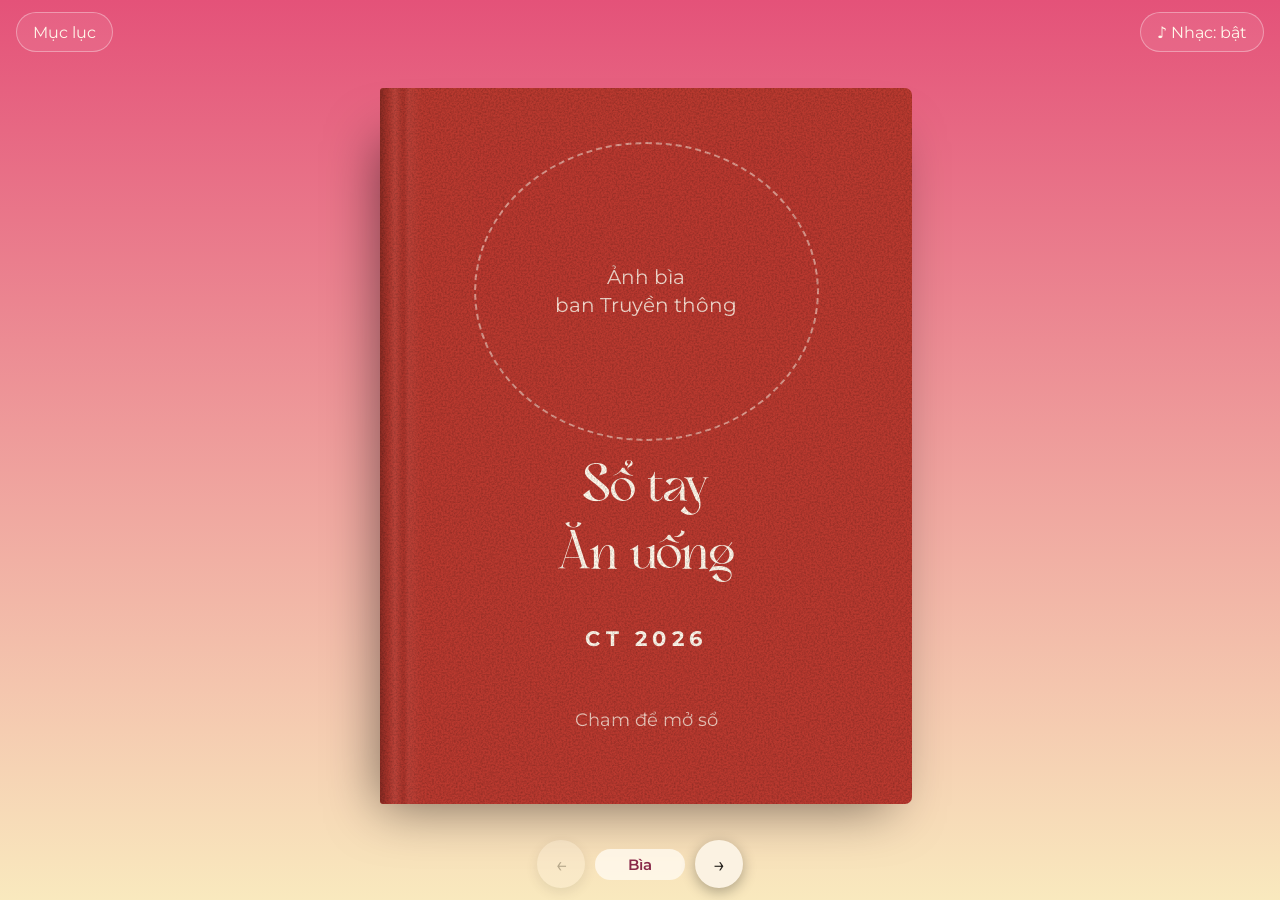
==== index.html @ d59e3102 "Add files via upload" ====
<!doctype html>
<html lang="vi">
<head>
<meta charset="utf-8">
<meta name="viewport" content="width=device-width, initial-scale=1, viewport-fit=cover">
<title>Sổ tay official</title>
<meta name="description" content="Cuốn sổ gợi ý quán ăn của CT 2026.">
<link rel="preconnect" href="https://fonts.googleapis.com">
<link rel="preconnect" href="https://fonts.gstatic.com" crossorigin>
<link rel="stylesheet" href="https://fonts.googleapis.com/css2?family=Montserrat:ital,wght@0,400;0,500;0,600;0,700;1,400&display=swap">
<link rel="stylesheet" href="css/book.css">
<script>/* chọn nền dọc/ngang ngay từ đầu, tránh nháy */ if (innerWidth < innerHeight * 0.9) document.documentElement.classList.add("is-solo");</script>
</head>
<body class="preload">

<!-- Nền ngoài cuốn sổ: 1 ảnh nền (images/bg/background.webp), phủ kín màn hình -->
<div class="backdrop" aria-hidden="true"></div>

<div class="topbar">
  <button type="button" class="pill" id="btn-toc">Mục lục</button>
  <button type="button" class="pill" id="btn-music" aria-pressed="true">♪ Nhạc: bật</button>
</div>

<main class="stage" id="stage">
  <div class="book" id="book" aria-live="polite"></div>
</main>

<nav class="controls" aria-label="Lật trang">
  <button type="button" class="arrow" id="btn-prev" aria-label="Trang trước">←</button>
  <span class="where" id="where">Bìa</span>
  <button type="button" class="arrow" id="btn-next" aria-label="Trang sau">→</button>
</nav>

<!-- Form ẩn để Netlify nhận diện khi deploy. Form thật nằm trong cuốn sổ (js/book.js). -->
<form name="goi-y" data-netlify="true" netlify-honeypot="bot-field" hidden>
  <input name="ten-quan"><input name="dia-chi"><input name="loai-quan"><input name="nen-thu"><input name="ly-do"><input name="khac"><input name="trai-nghiem"><input name="so-sao"><input name="khoang-cach"><input name="nguoi-goi-y"><input name="lop"><input name="bot-field">
</form>

<script src="js/data.js"></script>
<script>
/* Chờ phông chữ tải xong rồi mới dựng sổ, để chia trang mục lục theo đúng phông thật (không bị tràn chữ). Tối đa 3 giây. */
(function () {
  var started = false;
  // trang đang bị ẩn (tab nền, khung xem trước chưa mở) thì chưa đo được → chờ tới khi hiện ra mới dựng sổ
  var visible = function () { return innerWidth > 0 && innerHeight > 0 && document.documentElement.clientHeight > 0; };
  function start() {
    if (started) return;
    if (!visible()) { setTimeout(start, 250); return; }
    started = true;
    var s = document.createElement("script"), inline = document.getElementById("book-src");
    if (inline) s.textContent = inline.textContent; else s.src = "js/book.js";
    document.body.appendChild(s);
  }
  var sample = "Ăn uống Phường Hồng Nguyễn ★ 1–2 km";
  var faces = ["400 16px Montserrat", "500 16px Montserrat", "600 16px Montserrat", "700 16px Montserrat", "italic 400 16px Montserrat", '16px "Bon Foyage"'];
  try { Promise.all(faces.map(function (f) { return document.fonts.load(f, sample); })).then(start, start); } catch (e) { start(); }
  setTimeout(start, 3000);
})();
</script>
</body>
</html>
---- css/book.css ----
/* Layout: one open notebook centered on a styleguide backdrop; on phones the
   whole two-page spread shrinks to the screen width and sits mid-screen.
   Single deliberate look (no dark mode): the book is a physical object. */
@font-face {
  font-family: "Bon Foyage";                 /* font tiêu đề: fonts/BonFoyage.otf */
  src: url("../fonts/BonFoyage.otf") format("opentype");
  font-display: swap;
}
:root {
  color-scheme: light;
  --backdrop: #e45279;       /* nền ngoài sổ: gradient từ --bg-top xuống --bg-bottom */
  --bg-top: #e45279;
  --bg-bottom: #f9e9be;
  --backdrop-2: #2c4160;
  --doodle: #f2d9a6;
  --paper: #fbf2e2;
  --paper-edge: #ece6d9;
  --rule: #dfe7ee;
  --ink: #26221d;
  --muted: #6f675c;
  --cover: #b8392f;          /* màu bìa tạm */
  --cover-edge: #7a2119;     /* mép bìa (tối hơn màu bìa) */
  --cover-ink: #fff7ea;

  --font-script: "Bon Foyage", "Brush Script MT", cursive;
  --font-body: "Montserrat", "Segoe UI", system-ui, sans-serif;

  --ease-page: cubic-bezier(.65, 0, .35, 1);   /* chậm – nhanh – chậm, đối xứng */
  --ease-cover: cubic-bezier(.37, 0, .63, 1);  /* như easeInOutSine: êm cho bìa */
  --pw: 300px;               /* chiều rộng 1 trang (JS tự tính) */
  --ph: 400px;
}

html, body { height: 100%; }
html { overflow: hidden; }   /* không để phần nào làm trang rộng hơn màn hình (điện thoại sẽ thu nhỏ trang) */
body {
  margin: 0; overflow: hidden;
  background: var(--backdrop); color: var(--ink);
  font-family: var(--font-body);
  display: grid; grid-template-rows: auto 1fr auto; grid-template-columns: minmax(0, 1fr);   /* cột = đúng bề ngang màn hình, sổ không nới rộng trang */
  padding-left: max(0px, env(safe-area-inset-left, 0px));
  padding-right: max(0px, env(safe-area-inset-right, 0px));
}
button { font: inherit; color: inherit; }
:focus-visible { outline: 2px solid #f6c453; outline-offset: 2px; }

/* ---------- Nền ngoài sổ ----------
   2 ảnh nền: ngang (background.webp, 16:9) và dọc (background-tall.webp, 9:16) cho sổ lật lên.
   Đổi ngang <-> dọc (html.is-solo) thì 2 ảnh mờ dần sang nhau. Gradient phía sau hiện trong lúc ảnh đang tải. */
.backdrop {
  position: fixed; inset: 0; z-index: 0; pointer-events: none;
  background: linear-gradient(to bottom, var(--bg-top), var(--bg-bottom));
}
.backdrop::before, .backdrop::after {
  content: ""; position: absolute; inset: 0;
  background: center / cover no-repeat;
  transition: opacity 0.8s ease;
}
.backdrop::before { background-image: url("../images/bg/background.webp"); }
.backdrop::after  { background-image: url("../images/bg/background-tall.webp"); opacity: 0; }
html.is-solo .backdrop::before { opacity: 0; }
html.is-solo .backdrop::after  { opacity: 1; }
@media (prefers-reduced-motion: reduce) { .backdrop::before, .backdrop::after { transition: none; } }

/* ---------- Thanh trên & nút ---------- */
.topbar, .controls { position: relative; z-index: 2; display: flex; align-items: center; justify-content: center; gap: 10px; padding: 12px 16px; }
.topbar { justify-content: space-between; }
.pill {
  min-height: 40px; padding: 0 16px; border-radius: 999px; cursor: pointer;
  border: 1.5px solid rgb(255 255 255 / 0.35); background: rgb(255 255 255 / 0.08); color: var(--cover-ink);
}
.pill:hover { background: rgb(255 255 255 / 0.16); }
.pill[aria-pressed="false"] { opacity: 0.65; }
.arrow {
  width: 48px; height: 48px; border-radius: 50%; cursor: pointer; font-size: 1.3rem;
  border: 0; background: var(--paper); color: var(--ink); box-shadow: 0 4px 14px rgb(0 0 0 / 0.3);
}
.arrow:disabled { opacity: 0.3; cursor: default; }
.where { min-width: 90px; text-align: center; color: #8a2a4a; font-weight: 600; padding: 6px 14px; border-radius: 999px; background: rgb(255 249 238 / 0.82); box-sizing: border-box; font-variant-numeric: tabular-nums; font-size: 0.95rem; }

/* ---------- Sân khấu & cuốn sổ ---------- */
.stage { position: relative; z-index: 1; display: grid; place-items: center; min-height: 0; min-width: 0; overflow: visible; touch-action: pan-y pinch-zoom; }   /* visible: trang đang lật được phép đè lên nền, không bị cắt ở mép */
.book {
  position: relative; width: calc(var(--pw) * 2); height: var(--ph);
  transition: transform var(--shift-ms, 0.7s) var(--ease-cover);
  touch-action: pinch-zoom;
}
.preload .book { transition: none !important; }   /* không chạy hiệu ứng lúc mới tải trang */
.book.closed-front { transform: translateX(calc(var(--pw) * -0.5)); }
.book.closed-back  { transform: translateX(calc(var(--pw) * 0.5)); }
/* Điện thoại dựng đứng: chỉ nhìn 1 trang — sổ trượt để trang đang đọc nằm giữa màn hình */
.solo .stage { justify-items: start; }
.book.solo-l { transform: translateX(calc((var(--sw) - var(--pw)) / 2)); }
.book.solo-r { transform: translateX(calc((var(--sw) - var(--pw)) / 2 - var(--pw))); }
/* bóng đổ dưới 2 trang đang mở */
/* Bóng đổ dưới sổ: mỗi nửa (trái/phải) một lớp, JS bật/tắt theo trang thật sự đang nằm ở nửa đó.
   Nhờ vậy khi mở bìa, bóng bên trái chỉ hiện dần theo bìa đang hạ xuống, không hiện trước. */
.bshadow { position: absolute; top: 3%; bottom: 1%; border-radius: 6px; pointer-events: none; opacity: 0;
  box-shadow: 0 calc(var(--pw) * 0.04) calc(var(--pw) * 0.1) rgb(0 0 0 / 0.5); }
.bshadow-l { left: 1%; right: 50%; }
.bshadow-r { left: 50%; right: 1%; }

/* Mỗi trang là 1 lớp phẳng; JS gấp nó bằng clip-path + transform */
.side {
  position: absolute; top: 0; width: var(--pw); height: var(--ph); overflow: hidden;
  background: var(--paper); font-size: calc(var(--pw) * 0.045); line-height: 1.45;
  cursor: grab; user-select: none; -webkit-user-select: none;
}
.side.lp { left: 0; border-radius: 4px 0 0 4px; background: linear-gradient(to left, rgb(0 0 0 / 0.16), rgb(0 0 0 / 0) 8%), var(--paper); }
.side.rp { left: var(--pw); border-radius: 0 4px 4px 0; background: linear-gradient(to right, rgb(0 0 0 / 0.16), rgb(0 0 0 / 0) 8%), var(--paper); }
.side.hard { background: var(--cover); color: var(--cover-ink); border-radius: 3px 7px 7px 3px; }
.side.hard.lp { border-radius: 7px 3px 3px 7px; }
/* Bìa to hơn ruột sổ một chút (như sổ thật), che mép giấy khi bắt đầu lật */
.side.hard { top: calc(var(--ph) * -0.016); height: calc(var(--ph) * 1.032); width: calc(var(--pw) * 1.024); }
.side.hard.lp { left: calc(var(--pw) * -0.024); }

/* Bìa da: bóng gáy mềm (chỗ bìa uốn vào gáy) + nếp gấp mờ + vân da nhỏ. Nhẹ để ảnh bìa vẫn tự nhiên */
.side.hard::after {
  content: ""; position: absolute; inset: 0; pointer-events: none; border-radius: inherit; z-index: 3;
  background-image: linear-gradient(to right, rgb(0 0 0 / 0.26) 0, rgb(0 0 0 / 0.10) 1.4%, rgb(255 255 255 / 0.05) 2.8%, rgb(0 0 0 / 0.07) 4.2%, rgb(0 0 0 / 0.07) 4.6%, rgb(255 255 255 / 0.04) 5.4%, transparent 8%), url("data:image/svg+xml,%3Csvg xmlns='http://www.w3.org/2000/svg' width='220' height='220'%3E%3Cfilter id='g'%3E%3CfeTurbulence type='fractalNoise' baseFrequency='0.55' numOctaves='3' seed='7' stitchTiles='stitch'/%3E%3CfeColorMatrix type='matrix' values='0 0 0 0 0  0 0 0 0 0  0 0 0 0 0  0 0 0 -0.35 0.23'/%3E%3C/filter%3E%3Crect width='100%' height='100%' filter='url(%23g)'/%3E%3C/svg%3E");
  background-size: 100% 100%, calc(var(--pw) * 0.42);
}
.side.hard.lp::after {          /* bìa sau: gáy nằm bên phải */
  background-image: linear-gradient(to left, rgb(0 0 0 / 0.26) 0, rgb(0 0 0 / 0.10) 1.4%, rgb(255 255 255 / 0.05) 2.8%, rgb(0 0 0 / 0.07) 4.2%, rgb(0 0 0 / 0.07) 4.6%, rgb(255 255 255 / 0.04) 5.4%, transparent 8%), url("data:image/svg+xml,%3Csvg xmlns='http://www.w3.org/2000/svg' width='220' height='220'%3E%3Cfilter id='g'%3E%3CfeTurbulence type='fractalNoise' baseFrequency='0.55' numOctaves='3' seed='7' stitchTiles='stitch'/%3E%3CfeColorMatrix type='matrix' values='0 0 0 0 0  0 0 0 0 0  0 0 0 0 0  0 0 0 -0.35 0.23'/%3E%3C/filter%3E%3Crect width='100%' height='100%' filter='url(%23g)'/%3E%3C/svg%3E");
}

/* Mép giấy xếp chồng bên dưới (bóng nhiều lớp do JS tính theo số trang) */
.stack { position: absolute; top: 0; width: var(--pw); height: var(--ph); background: var(--paper); pointer-events: none; }
.stack-l { left: 0; border-radius: 4px 0 0 4px; }
.stack-r { left: var(--pw); border-radius: 0 4px 4px 0; }
.side input, .side select, .side textarea { user-select: text; -webkit-user-select: text; }
.book:active .side { cursor: grabbing; }

/* Phần giấy gấp sang + bóng */
.flap { position: absolute; inset: 0; z-index: 20; pointer-events: none; }
.flap .side { pointer-events: none; }
.shade-clip { position: absolute; inset: 0; pointer-events: none; overflow: hidden; }
.reveal-shade { z-index: 12; }
.flap-shade { z-index: 2; }
.strip { position: absolute; left: 0; top: 0; transform-origin: 0 0; }
.reveal-shade .strip { background: linear-gradient(to right, rgb(0 0 0 / 0.38), rgb(0 0 0 / 0.12) 25%, rgb(0 0 0 / 0) 100%); }
.flap-shade .strip {
  background: linear-gradient(to right,
    rgb(0 0 0 / 0.22) 0%, rgb(0 0 0 / 0.05) 4%, rgb(255 255 255 / 0.22) 9%,
    rgb(255 255 255 / 0) 30%, rgb(0 0 0 / 0) 65%, rgb(0 0 0 / 0.10) 100%);
}

/* ---------- Trang chung ---------- */
.page { position: absolute; inset: 0; cursor: inherit; padding: 7% 8% 12.5%; display: flex; flex-direction: column; gap: 0.5em; }
.ruled { background: repeating-linear-gradient(to bottom, transparent 0 1.6em, var(--rule) 1.6em calc(1.6em + 1px)) 0 0.6em / 100% 1.6em; }
.page p { margin: 0; }
.script { font-family: var(--font-script); font-weight: 400; margin: 0; line-height: 1.2; }
.ptitle { font-size: 2.1em; text-align: center; }
.small { font-size: 0.9em; color: var(--muted); }
.link { background: none; border: 0; padding: 0.2em 0; cursor: pointer; color: var(--muted); text-decoration: underline; text-underline-offset: 0.2em; }
.link:hover { color: var(--ink); }
.pf {
  position: absolute; left: 8%; right: 8%; bottom: 4%;
  display: flex; justify-content: space-between; align-items: center; font-size: 0.85em; color: var(--muted);
}
.pno { font-variant-numeric: tabular-nums; }

/* ---------- Bìa ---------- */
.cover { position: absolute; inset: 0; padding: 10% 9%; display: flex; flex-direction: column; align-items: center; justify-content: center; gap: 0.6em; text-align: center; }
.cover-img { position: absolute; inset: 0; width: 100%; height: 100%; object-fit: cover; }
.cover.has-img { justify-content: flex-end; padding-bottom: 6%; }
.cover.has-img .cover-hint { position: relative; margin: 0; padding: 0.35em 1em; border-radius: 999px; background: rgb(40 20 30 / 0.55); color: #fff7ea; opacity: 1; }
.cover-art {
  width: 78%; aspect-ratio: 1; border-radius: 50%; display: grid; place-items: center;
  border: 2px dashed rgb(255 247 234 / 0.6); font-size: 0.85em; opacity: 0.85;
}
.cover-title { font-size: 2.6em; line-height: 1.1; position: relative; }
.cover-ed { letter-spacing: 0.25em; font-weight: 700; font-size: 0.9em; position: relative; }
.cover-hint { font-size: 0.75em; opacity: 0.75; position: relative; animation: blink 2.4s ease-in-out infinite; }
@keyframes blink { 50% { opacity: 0.3; } }
.back-note { max-width: 80%; font-size: 1em; }

.logo {
  align-self: center; width: 4.4em; aspect-ratio: 1; border-radius: 50%;
  display: grid; place-items: center; background: var(--cover); color: var(--cover-ink);
  font-weight: 700; font-size: 1em; letter-spacing: 0.08em; text-align: center; line-height: 1.1;
}
.logo span { font-size: 0.7em; }
.logo img { width: 100%; height: 100%; object-fit: contain; }
.logo-light { background: var(--cover-ink); color: var(--cover); }
.sign { text-align: right; font-style: italic; color: var(--muted); margin-top: 0.4em !important; }

/* ---------- Mục lục ---------- */
.toc { list-style: none; margin: 0.6em 0 0; padding: 0; display: flex; flex-direction: column; gap: 0.5em; }
.toc button {
  width: 100%; display: flex; align-items: center; gap: 0.6em; padding: 0.45em 0.2em;
  background: none; border: 0; cursor: pointer; text-align: left; font-size: 1.1em;
}
.dot { width: 1.7em; height: 1.7em; flex: none; border-radius: 50%; display: grid; place-items: center; background: var(--c); color: var(--on, #fff); font-weight: 700; font-size: 0.85em; }
.tname { font-weight: 500; }
.lead { flex: 1; border-bottom: 1.5px dotted var(--muted); transform: translateY(0.3em); opacity: 0.6; }
.tpage { font-variant-numeric: tabular-nums; color: var(--muted); }
.toc button:hover .tname { color: var(--ct, var(--c)); }
.toc-suggest { align-self: flex-start; margin-top: 0.8em; }

/* ---------- Trang đầu mục ---------- */
.band { background: linear-gradient(135deg, var(--c) 0%, var(--c2, color-mix(in srgb, var(--c) 72%, #fff)) 100%); color: var(--on, #fff); margin: -7% -8% 0.2em; padding: 7% 8% 4.5%; display: flex; flex-direction: column; gap: 0.2em; }
.band h2 { font-size: 1.95em; }
.band p { font-size: 0.85em; opacity: 0.92; line-height: 1.35; }
.band-no { font-size: 0.75em; letter-spacing: 0.15em; text-transform: uppercase; opacity: 0.85; }
.band-cont { padding-top: 7%; padding-bottom: 4%; }
.band-cont h2 { font-size: 1.6em; }
.plists { font-size: var(--plf, 1em); }
/* nhóm khoảng cách: nhãn đặc màu của mục (chữ trắng) + đường kẻ mảnh kéo dài sang phải */
.pl-band { margin: 0.75em 0 0.1em; display: flex; align-items: center; gap: 0.55em; font-size: 0.8em; font-weight: 700; line-height: 1; }
.pl-band span { background: var(--c); color: var(--on, #fff); padding: 0.32em 0.75em 0.3em; border-radius: 999px; letter-spacing: 0.02em; white-space: nowrap; }
.pl-band::after { content: ""; order: 2; flex: 1; height: 1.5px; background: var(--c); opacity: 0.3; }
.plists > .pl-band:first-child { margin-top: 0.3em; }
.pl-empty { margin: 0.2em 0 0; font-size: 0.82em; color: var(--muted); font-style: italic; }
.plist { margin: 0; padding: 0; list-style: none; display: flex; flex-direction: column; }
.plist li { counter-increment: p; border-bottom: 1px solid var(--paper-edge); }
.plist button {
  width: 100%; display: grid; grid-template-columns: 1.6em 1fr auto; column-gap: 0.4em; padding: 0.32em 0; line-height: 1.35;
  background: none; border: 0; cursor: pointer; text-align: left;
}
.plist button::before { content: counter(p) "."; grid-row: span 2; color: var(--ct, var(--c)); font-weight: 700; }
.pl-name { font-weight: 700; }
.pl-rate { color: var(--ct, var(--c)); font-weight: 700; font-size: 0.9em; }
.pl-addr { grid-column: 2 / 4; color: var(--muted); font-size: 0.85em; }
.plist button:hover .pl-name { color: var(--ct, var(--c)); }

/* ---------- Trang quán ---------- */
/* Khu ảnh: 2–4 ảnh, không chữ. 2 = chia đôi · 3 = 1 lớn bên trái + 2 nhỏ bên phải · 4 = lưới 2×2 */
.photo {
  margin: -7% -8% 0.3em; aspect-ratio: 1.65; max-width: none; background: var(--paper);
  display: grid; gap: 3px; overflow: hidden;
}
.photo.n2 { grid-template-columns: 1fr 1fr; }
.photo.n3 { grid-template-columns: 1.6fr 1fr; grid-template-rows: 1fr 1fr; }
.photo.n3 .ph:first-child { grid-row: 1 / 3; }
.photo.n4 { grid-template-columns: 1fr 1fr; grid-template-rows: 1fr 1fr; }
.ph { position: relative; overflow: hidden; min-width: 0; min-height: 0; background: var(--c); }
.ph:nth-child(2) { background: color-mix(in srgb, var(--c) 86%, #000); }
.ph:nth-child(3) { background: color-mix(in srgb, var(--c) 80%, #fff); }
.ph:nth-child(4) { background: color-mix(in srgb, var(--c) 92%, #000); }
.ph::after { content: ""; position: absolute; inset: 0; background: radial-gradient(circle, rgb(255 255 255 / 0.18) 1px, transparent 1.5px) 0 0 / 0.9em 0.9em; }
.ph:has(img)::after { display: none; }
.ph img { position: absolute; inset: 0; width: 100%; height: 100%; object-fit: cover; }
.pname { font-size: 1.75em; color: var(--ct, var(--c)); min-width: 0; }
/* Nút 👍 cạnh tên quán; số lượt treo ngay dưới nút, không chiếm chỗ nên không đẩy chữ nào xê dịch */
.name-row { display: flex; align-items: flex-start; justify-content: space-between; gap: 0.6em; }
.votes { position: relative; flex: none; width: 2.1em; height: 2.1em; margin-top: 0.15em; }
.vote {
  display: grid; place-items: center; width: 2.1em; height: 2.1em; padding: 0;
  border: 1px solid transparent; border-radius: 50%;
  background: #fff; color: #6f6a63; cursor: pointer;
}
.vote svg { width: 1.1em; height: 1.1em; fill: currentColor; }
.vote:hover { border-color: var(--ct, var(--c)); color: var(--ct, var(--c)); }
.vote[aria-pressed="true"] { background: var(--c); border-color: var(--c); color: var(--on, #fff); }
.vote[aria-pressed="true"] svg { animation: vote-pop 0.3s ease-out; }
.vcount {
  position: absolute; top: calc(100% + 0.25em); left: 50%; transform: translateX(-50%);
  font-size: 0.72em; font-weight: 700; color: var(--ct, var(--c)); font-variant-numeric: tabular-nums; line-height: 1; white-space: nowrap;
}
@keyframes vote-pop { 40% { transform: scale(1.3) rotate(-10deg); } }
@media (prefers-reduced-motion: reduce) { .vote svg { animation: none !important; } }
.rating { font-size: 0.95em; }
.stars {
  letter-spacing: 0.05em; color: transparent;
  background: linear-gradient(90deg, #f5a200 var(--r), #d9d2c4 var(--r));
  -webkit-background-clip: text; background-clip: text;
}
.facts { margin: 0.1em 0 0; display: grid; gap: 0.15em; font-size: 0.9em; line-height: 1.38; }
.facts div { display: grid; grid-template-columns: 5.2em 1fr; gap: 0.4em; }
.facts dt { color: var(--muted); }
.facts dd { margin: 0; font-weight: 500; }
.review { font-style: italic; font-size: 0.92em; line-height: 1.38; border-left: 3px solid var(--c); padding-left: 0.6em; }
.maplink { align-self: flex-start; color: var(--c); font-weight: 700; font-size: 0.9em; }

/* ---------- Hộp góp ý ---------- */
.sform { display: flex; flex-direction: column; gap: 0.2em; cursor: default; font-size: 0.8em; }
.sform label, .lbl { font-weight: 600; margin-top: 0.3em; }
.sform em { color: var(--cover); font-style: normal; }
.sform input:not([type="checkbox"]):not([type="radio"]), .sform select, .sform textarea {
  width: 100%; padding: 0.35em 0.6em; border: 1.5px solid var(--paper-edge); border-radius: 0.4em;
  background: #fff; color: var(--ink); font: inherit;
}
.sform input:focus, .sform select:focus, .sform textarea:focus { border-color: var(--ink); outline: none; }
.chips { display: flex; flex-wrap: wrap; gap: 0.3em; }
.chip { position: relative; margin: 0 !important; font-weight: 400 !important; cursor: pointer; }
.chip input { position: absolute; opacity: 0; width: 1px; height: 1px; }
.chip span { display: inline-block; padding: 0.25em 0.7em; border-radius: 999px; border: 1.5px solid var(--paper-edge); background: #fff; }
.chip input:checked + span { background: var(--ink); border-color: var(--ink); color: var(--paper); }
.chip input:focus-visible + span { outline: 2px solid #f6c453; outline-offset: 1px; }
.send { margin-top: 0.5em; align-self: flex-start; padding: 0.5em 1.2em; border: 0; border-radius: 999px; background: var(--cover); color: var(--cover-ink); font-weight: 700; cursor: pointer; }
.send:disabled { opacity: 0.6; }
.sstatus:empty { display: none; }
.snote { margin-top: 1em !important; }
.sstatus { font-size: 0.9em; color: #2f7a4b; font-weight: 600; }
.sstatus.err { color: var(--cover); }

@media (prefers-reduced-motion: reduce) {
  .book { transition-duration: 0.3s !important; }
  .cover-hint { animation: none; }
}

/* Hộp góp ý: ô văn bản dài, chấm sao, 2 cột tên/lớp, viền đỏ khi thiếu */
.sform textarea { resize: none; line-height: 1.35; }
.sform [aria-invalid] { border-color: var(--cover) !important; background: #fff6f4 !important; }
.req { color: var(--cover); font-style: normal; }
.rate-row { display: flex; align-items: center; gap: 0.6em; margin-top: 0.35em; }
.rate-row .lbl { margin-top: 0; }
.star-pick { display: inline-flex; flex-direction: row-reverse; gap: 0.08em; border-radius: 0.4em; padding: 0 0.2em; }
.star-pick input { position: absolute; opacity: 0; width: 1px; height: 1px; }
.sform .star-pick label { margin: 0; font-weight: 400; font-size: 1.55em; line-height: 1.1; color: #d9d2c4; cursor: pointer; transition: color 0.12s; }
.star-pick input:checked ~ label, .star-pick label:hover, .star-pick label:hover ~ label { color: #f5a200; }
.star-pick input:focus-visible + label { outline: 2px solid #f6c453; outline-offset: 1px; border-radius: 3px; }
.star-pick[aria-invalid] { background: #fff0ed; outline: 1.5px solid var(--cover); }
.sform input.short { width: 55%; }
.two { display: grid; grid-template-columns: 1fr 1fr; gap: 0.6em; }
.two > div { display: flex; flex-direction: column; gap: 0.2em; min-width: 0; }
.send-row { display: flex; align-items: center; gap: 0.7em; margin-top: 0.5em; }
.send-row .send { margin-top: 0; flex: none; }
.send-row .sstatus { flex: 1; min-width: 0; font-size: 0.85em; line-height: 1.3; }
.sform input, .sform select, .sform textarea { box-sizing: border-box; max-width: 100%; }

/* ---------- Điện thoại dựng đứng: sổ lật lên (gáy lò xo ở mép trên), tỉ lệ 3:4 ---------- */
.solo .book { display: none; }
/* thứ tự lớp: đế sổ (0) · tờ đang vòng ra sau (1) · nửa sau lò xo (5) · trang đang mở (10) · các tờ đang lật phía trước (20+, tờ số nhỏ ở trên) · nửa trước lò xo (200) */
.pad { position: absolute; left: var(--padx); top: var(--pady); width: var(--pw); height: var(--ph); touch-action: none; }
.pad[hidden] { display: none; }
.pad-base { position: absolute; inset: 0; border-radius: 5px;
  /* nhìn qua lỗ đục thấy bóng tối sâu bên trong (không phải mảng xám) */
  background: linear-gradient(#1a2640 0, #1a2640 calc(var(--hy) + var(--hr) + 3px), #efe3cc calc(var(--hy) + var(--hr) + 3px)); pointer-events: none; z-index: 0;
  box-shadow: 0 1.5px 0 #f6ebd6, 0 3px 0 #d9c9ac, 0 4.5px 0 #f1e4cb, 0 6px 0 #d2c1a2, 0 7.5px 0 var(--cover), 0 14px 26px rgb(0 0 0 / 0.45); }
/* lỗ đục thật (trong suốt): nhìn xuyên qua thấy vòng lò xo và các tờ bên dưới */
.psheet { position: absolute; inset: 0; border-radius: 4px; overflow: hidden; z-index: 10;
  -webkit-mask: linear-gradient(#000 0 0) 0 0 / 100% calc(var(--hy) - var(--hr) - 1px) no-repeat,
    radial-gradient(circle at 50% 50%, transparent var(--hr), #000 calc(var(--hr) + 0.7px)) 0 calc(var(--hy) - var(--hr) - 1px) / var(--rp) calc(var(--hr) * 2 + 2px) repeat-x,
    linear-gradient(#000 0 0) 0 calc(var(--hy) + var(--hr) + 1px) / 100% 100% no-repeat;
  mask: linear-gradient(#000 0 0) 0 0 / 100% calc(var(--hy) - var(--hr) - 1px) no-repeat,
    radial-gradient(circle at 50% 50%, transparent var(--hr), #000 calc(var(--hr) + 0.7px)) 0 calc(var(--hy) - var(--hr) - 1px) / var(--rp) calc(var(--hr) * 2 + 2px) repeat-x,
    linear-gradient(#000 0 0) 0 calc(var(--hy) + var(--hr) + 1px) / 100% 100% no-repeat; }
.psheet[hidden] { display: none; }
.pad .side, .pad3d .side { position: absolute; left: 0 !important; top: 0 !important; width: var(--pw) !important; height: var(--ph) !important; border-radius: 4px; }
.pad .side.lp, .pad .side.rp, .pad3d .side.lp, .pad3d .side.rp {
  background: linear-gradient(to bottom, rgb(0 0 0 / 0.10), rgb(0 0 0 / 0) 7%), var(--paper); }
.pad .side.hard, .pad3d .side.hard { background: var(--cover); }
.pad .side.hard::after, .pad3d .side.hard::after {
  background-image: linear-gradient(to bottom, rgb(0 0 0 / 0.24) 0, rgb(0 0 0 / 0.08) 2%, rgb(255 255 255 / 0.05) 3.5%, transparent 7%), url("data:image/svg+xml,%3Csvg xmlns='http://www.w3.org/2000/svg' width='220' height='220'%3E%3Cfilter id='g'%3E%3CfeTurbulence type='fractalNoise' baseFrequency='0.55' numOctaves='3' seed='7' stitchTiles='stitch'/%3E%3CfeColorMatrix type='matrix' values='0 0 0 0 0  0 0 0 0 0  0 0 0 0 0  0 0 0 -0.35 0.23'/%3E%3C/filter%3E%3Crect width='100%' height='100%' filter='url(%23g)'/%3E%3C/svg%3E"); }
.pdim { position: absolute; inset: 0; background: #000; opacity: 0; pointer-events: none; z-index: 7; }
/* lò xo: các vòng tròn kim loại 3D */
.pad-bind { position: absolute; left: 0; top: 0; width: var(--pw); height: 0; perspective-origin: 50% 0; pointer-events: none; }
.pb-back { z-index: 5; }
.pb-front { z-index: 200; }
/* vòng nghiêng quanh trục đứng: nửa bên trái của vòng là nửa nằm trước mặt giấy, nửa phải nằm sau */
.pb-front i { clip-path: inset(-2px 50% -2px -2px); }
.pb-back i { clip-path: inset(-2px -2px -2px 50%); }
.pad-bind i { position: absolute; box-sizing: border-box; border-radius: 50%; border-style: solid;
  border-color: #dfe2e8 #9097a2 #b9bec7 #f1f3f6; background: none; }
/* tờ giấy 3D đang lật */
.pad3d { position: absolute; left: 0; top: 0; width: var(--pw); height: 0; transform-style: preserve-3d; perspective-origin: 50% 0; pointer-events: none; }
.pstrip { position: absolute; left: 0; top: 0; width: var(--pw); transform-origin: 50% 0; transform-style: preserve-3d; }
.pface { position: absolute; left: 0; right: 0; top: -3px; bottom: -3px; overflow: hidden;
  backface-visibility: hidden; -webkit-backface-visibility: hidden; }
.pface > .psheet { position: absolute; left: 0; width: var(--pw); }
.pback { transform: rotateX(180deg); background: #f1e6d0; }
.pback.hard { background: #e9e1cf; }
/* Tờ đang lật: lỗ đục vẽ màu tối cố định (không nhìn xuyên xuống trang dưới) → lỗ không đổi màu lúc lật */
.pface > .psheet { -webkit-mask: none; mask: none; }
.pface > .psheet::before { content: ""; position: absolute; left: 0; right: 0; top: calc(var(--hy) - var(--hr) - 1px); height: calc(var(--hr) * 2 + 2px); z-index: 6; pointer-events: none;
  background: radial-gradient(circle at 50% 50%, #1a2640 var(--hr), rgb(26 38 64 / 0) calc(var(--hr) + 0.7px)) 0 0 / var(--rp) 100% repeat-x; }
.pback.p0 { background: radial-gradient(circle at 50% 50%, #1a2640 var(--hr), rgb(26 38 64 / 0) calc(var(--hr) + 0.7px)) 0 0 / var(--rp) 100% repeat-x, #f1e6d0; }
.pback.p0.hard { background: radial-gradient(circle at 50% 50%, #1a2640 var(--hr), rgb(26 38 64 / 0) calc(var(--hr) + 0.7px)) 0 0 / var(--rp) 100% repeat-x, #e9e1cf; }
.dim3d { position: absolute; inset: 0; pointer-events: none; z-index: 7; }
/* viền tối quanh lỗ đục cho có chiều sâu */
.psheet::after { content: ""; position: absolute; left: 0; right: 0; top: calc(var(--hy) - var(--hr) - 2px); height: calc(var(--hr) * 2 + 4px); z-index: 6; pointer-events: none;
  background: radial-gradient(circle at 50% 50%, transparent calc(var(--hr) - 0.5px), rgb(0 0 0 / 0.32) var(--hr), rgb(0 0 0 / 0) calc(var(--hr) + 2px)) 0 0 / var(--rp) 100% repeat-x; }
/* Bản sao trang trong tờ đang lật: không để chữ/nút con tách thành lớp riêng.
   (Safari vẽ các lớp riêng đó đứng yên tại chỗ thay vì lật theo tờ giấy — vd. chữ trên ảnh "Bánh tráng trộn đặc biệt".) */
.pface .side * { z-index: auto !important; will-change: auto !important; animation: none !important; }
.pface .lead { transform: none; position: relative; top: 0.3em; }
.pface .vcount { transform: none; left: -2em; right: -2em; text-align: center; }
.ruled > p:not(.sign) { font-size: 0.93em; }
.page:has(> .photo) { gap: 0.42em; }
.page > * { flex-shrink: 0; }   /* không bóp méo nội dung: thiếu chỗ thì phải sửa bố cục, không đè lên nhau */
/* Trang mục & trang quán: nền giấy chuyển màu nhẹ theo màu của mục (chữ giữ màu mực bình thường) */
.page[style*="--c"] { background: linear-gradient(165deg,
  color-mix(in srgb, var(--c) 30%, var(--paper)) 0%,
  color-mix(in srgb, var(--c) 12%, var(--paper)) 45%,
  color-mix(in srgb, var(--c) 22%, var(--paper)) 100%); }
.page[style*="--c"] .plist li { border-bottom-color: color-mix(in srgb, var(--c) 35%, var(--paper)); }
.pl-star { color: #f5a200; }
/* Sổ ngang: bóng gáy giữa 2 trang đậm và rộng hơn, nằm trên cả nền màu của trang mục/quán */
.book .side.lp:not(.hard)::before, .book .side.rp:not(.hard)::before {
  content: ""; position: absolute; top: 0; bottom: 0; width: 28%; pointer-events: none; z-index: 8; }
.book .side.rp:not(.hard)::before { left: 0;
  background: linear-gradient(to right, rgb(40 25 10 / 0.34) 0, rgb(40 25 10 / 0.2) 4%, rgb(40 25 10 / 0.09) 13%, rgb(40 25 10 / 0.03) 30%, rgb(40 25 10 / 0) 100%); }
.book .side.lp:not(.hard)::before { right: 0;
  background: linear-gradient(to left, rgb(40 25 10 / 0.34) 0, rgb(40 25 10 / 0.2) 4%, rgb(40 25 10 / 0.09) 13%, rgb(40 25 10 / 0.03) 30%, rgb(40 25 10 / 0) 100%); }
/* Sổ lật lên (dọc): Lời nói đầu & Mục lục lùi xuống, cách xa lò xo hơn */
.pad .side[data-kind="foreword"] .page, .pad .side[data-kind="toc"] .page,
.pad3d .side[data-kind="foreword"] .page, .pad3d .side[data-kind="toc"] .page { padding-top: 14%; }
/* Sổ lật lên (dọc): tiêu đề trang chữ (Lời nói đầu, Mục lục, Hộp góp ý) cách xa lò xo hơn */
.pad .page.ruled, .pad3d .page.ruled { padding-top: 12%; }
/* ô chọn khoảng cách trong hộp góp ý: viền đỏ khi chưa chọn */
#dist-chips { margin-bottom: 0.35em; }
#dist-chips[aria-invalid] { outline: 1.5px solid var(--cover); outline-offset: 3px; border-radius: 0.5em; background: #fff0ed; }
/* "… xem thêm" ở cuối dòng Lưu ý */
.see-more { background: none; border: 0; padding: 0; font: inherit; font-weight: 600; color: var(--c); text-decoration: underline;
  text-underline-offset: 0.15em; cursor: pointer; }
/* hộp đọc toàn bộ lời nhận xét, giữa màn hình */
.note-modal { position: fixed; inset: 0; z-index: 5000; display: grid; place-items: center; padding: 16px;
  background: rgb(15 20 35 / 0.55); }
.note-modal[hidden] { display: none; }
.nm-card { position: relative; width: min(88vw, 420px); aspect-ratio: 1; max-height: 85vh; overflow: auto; box-sizing: border-box;
  padding: 1.6em 1.5em 1.4em; border-radius: 14px; background: var(--paper); color: var(--ink);
  border-top: 6px solid var(--c, var(--cover)); box-shadow: 0 18px 50px rgb(0 0 0 / 0.45); font-size: 16px; line-height: 1.55; }
.nm-card h3 { margin: 0 2em 0.6em 0; font-size: 1.6em; color: var(--ink); }
.nm-label { margin: 0 0 0.4em; font-size: 0.8em; font-weight: 700; letter-spacing: 0.06em; text-transform: uppercase; color: var(--muted); }
.nm-text { margin: 0; }
.nm-close { position: absolute; top: 0.5em; right: 0.6em; width: 1.9em; height: 1.9em; border-radius: 50%; border: 0;
  background: color-mix(in srgb, var(--ink) 8%, transparent); color: var(--ink); font-size: 1.15em; line-height: 1; cursor: pointer; }
.nm-close:hover { background: color-mix(in srgb, var(--ink) 15%, transparent); }

/* Quán không có điểm: chừa chỗ cho số lượt 👍 treo dưới nút, để địa chỉ không sát số */
.name-row + .facts { margin-top: 0.9em; }

/* 2 ảnh xếp chồng (mỗi ảnh nằm ngang): đặt layout: "rows" cho quán trong data.js */
.photo.n2.rows { grid-template-columns: 1fr; grid-template-rows: 1fr 1fr; }

/* Trang trống trước mục mới: cùng nền với trang liền trước (nền giấy pha màu của mục trước) */

/* ảnh trong sổ không bị kéo/chọn khi giữ để lật trang */
.book img, .pad img { -webkit-user-drag: none; user-select: none; -webkit-user-select: none; -webkit-touch-callout: none; }

/* Trang series foodtour: mỗi tập 1 trang (2 tập nằm cạnh nhau) */
.toc-series { margin-top: 0.3em; text-align: left; white-space: nowrap; font-size: 0.9em; }   /* không xuống hàng */
.series-title { margin-bottom: 0.6em; line-height: 1.15; }
.series-title.ghost { visibility: hidden; }            /* trang phải: chừa đúng chỗ tiêu đề để 2 ảnh ngang hàng */
.pad .series-title.ghost { visibility: visible; }      /* sổ dựng đứng: mỗi trang hiện riêng → hiện lại tiêu đề */
.ep { display: grid; gap: 0.45em; color: var(--ink); text-decoration: none; }
.ep-thumb { position: relative; display: block; aspect-ratio: 16 / 9; border-radius: 0.5em; overflow: hidden; box-shadow: 0 0.2em 0.7em rgb(60 30 30 / 0.22); }
.ep-thumb img { width: 100%; height: 100%; object-fit: cover; display: block; transition: transform 0.4s ease; }
.ep-play { position: absolute; left: 50%; top: 50%; width: 2.6em; height: 2.6em; margin: -1.3em 0 0 -1.3em; border-radius: 50%; background: rgb(0 0 0 / 0.55); color: #fff; display: grid; place-items: center; font-size: 1em; padding-left: 0.15em; box-sizing: border-box; }
.ep-title { font-weight: 700; font-size: 1.05em; white-space: nowrap; margin-top: 0.35em; }   /* tên tập không xuống hàng */
.ep-more { font-size: 0.8em; color: var(--muted); text-decoration: underline; text-underline-offset: 0.2em; }
.ep:hover .ep-thumb img { transform: scale(1.04); }
.ep:focus-visible { outline: 2px solid var(--ink); outline-offset: 3px; border-radius: 0.5em; }

/* Lời nói đầu: khối chữ canh đều 2 bên (sổ tự thu nhỏ vừa đủ để nằm trong 1 trang) */
.fw-title { margin-bottom: 0.1em; }   /* cùng cỡ với các tiêu đề trang khác (2.1em) */
.fw-body > p { margin: 0 0 0.6em; text-align: justify; }
.fw-body > p:not(.sign) { font-size: 0.93em; }
.fw-body > .sign { width: fit-content; margin: 0.3em 0 0 auto !important; text-align: center; font-style: normal; white-space: nowrap; }   /* 2 dòng chữ ký canh giữa với nhau, cả khối nằm bên phải */
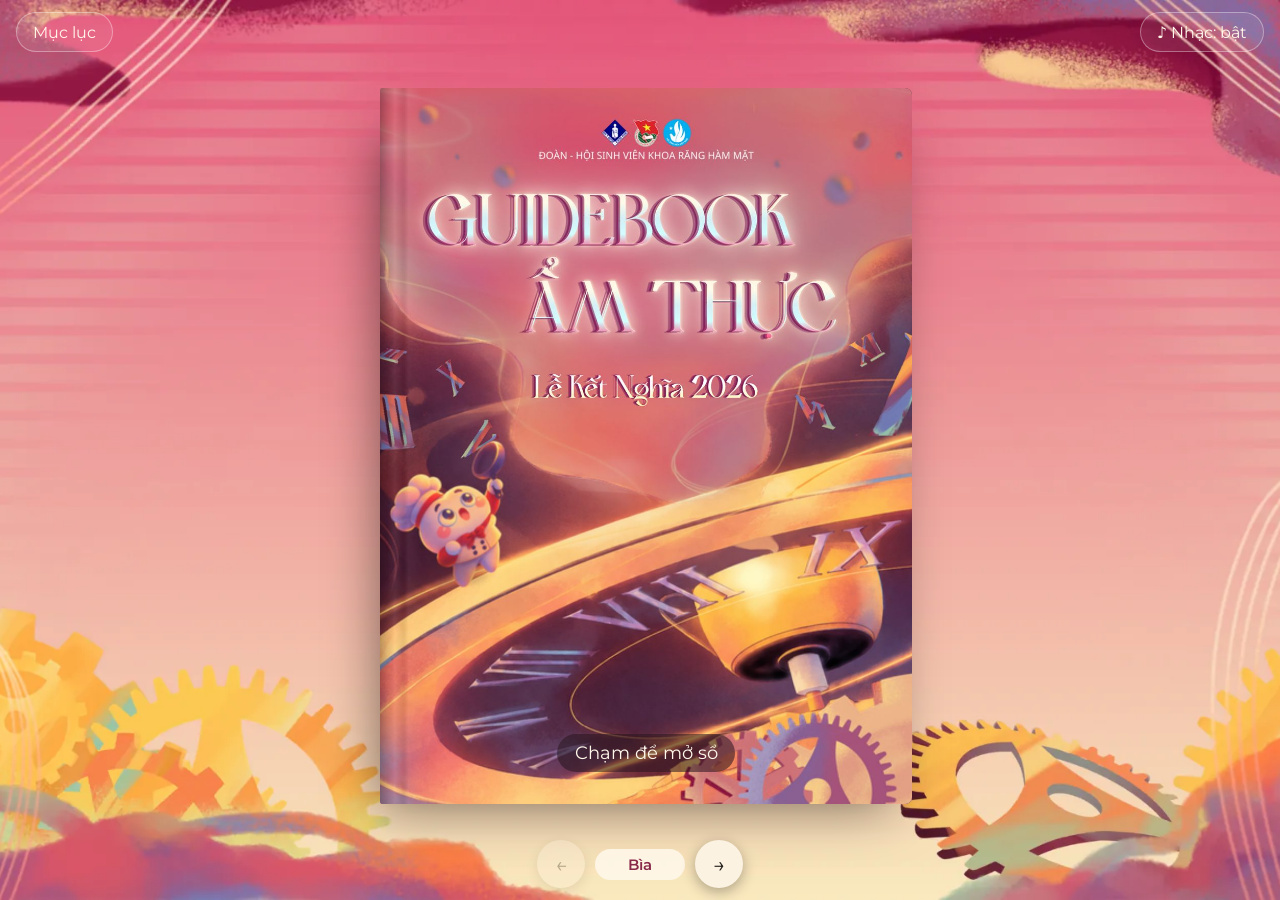
==== commit fad9496d: "Add files via upload" ====
--- a/index.html
+++ b/index.html
@@ -3,7 +3,11 @@
 <head>
 <meta charset="utf-8">
 <meta name="viewport" content="width=device-width, initial-scale=1, viewport-fit=cover">
-<title>Sổ tay official</title>
+<link rel="icon" href="favicon.ico" sizes="any">
+<link rel="icon" type="image/png" href="images/icon-192.png">
+<link rel="apple-touch-icon" href="apple-touch-icon.png">
+<title>Guidebook Ẩm thực</title>
+<meta name="apple-mobile-web-app-title" content="Guidebook Ẩm thực">
 <meta name="description" content="Cuốn sổ gợi ý quán ăn của CT 2026.">
 <link rel="preconnect" href="https://fonts.googleapis.com">
 <link rel="preconnect" href="https://fonts.gstatic.com" crossorigin>
--- a/css/book.css
+++ b/css/book.css
@@ -21,6 +21,8 @@
   --cover: #b8392f;          /* màu bìa tạm */
   --cover-edge: #7a2119;     /* mép bìa (tối hơn màu bìa) */
   --cover-ink: #fff7ea;
+  --board: #8a4a5e;          /* mép bìa cứng dưới chồng giấy, hợp tông ảnh bìa mới */
+  --board-edge: #5e2f40;
 
   --font-script: "Bon Foyage", "Brush Script MT", cursive;
   --font-body: "Montserrat", "Segoe UI", system-ui, sans-serif;
@@ -108,20 +110,20 @@
 }
 .side.lp { left: 0; border-radius: 4px 0 0 4px; background: linear-gradient(to left, rgb(0 0 0 / 0.16), rgb(0 0 0 / 0) 8%), var(--paper); }
 .side.rp { left: var(--pw); border-radius: 0 4px 4px 0; background: linear-gradient(to right, rgb(0 0 0 / 0.16), rgb(0 0 0 / 0) 8%), var(--paper); }
-.side.hard { background: var(--cover); color: var(--cover-ink); border-radius: 3px 7px 7px 3px; }
+.side.hard { background: var(--board); color: var(--cover-ink); border-radius: 3px 7px 7px 3px; }
 .side.hard.lp { border-radius: 7px 3px 3px 7px; }
 /* Bìa to hơn ruột sổ một chút (như sổ thật), che mép giấy khi bắt đầu lật */
 .side.hard { top: calc(var(--ph) * -0.016); height: calc(var(--ph) * 1.032); width: calc(var(--pw) * 1.024); }
 .side.hard.lp { left: calc(var(--pw) * -0.024); }
 
-/* Bìa da: bóng gáy mềm (chỗ bìa uốn vào gáy) + nếp gấp mờ + vân da nhỏ. Nhẹ để ảnh bìa vẫn tự nhiên */
+
+/* Gáy bìa: bóng mềm chỗ bìa uốn vào gáy + nếp gấp mờ (không có vân da) */
 .side.hard::after {
   content: ""; position: absolute; inset: 0; pointer-events: none; border-radius: inherit; z-index: 3;
-  background-image: linear-gradient(to right, rgb(0 0 0 / 0.26) 0, rgb(0 0 0 / 0.10) 1.4%, rgb(255 255 255 / 0.05) 2.8%, rgb(0 0 0 / 0.07) 4.2%, rgb(0 0 0 / 0.07) 4.6%, rgb(255 255 255 / 0.04) 5.4%, transparent 8%), url("data:image/svg+xml,%3Csvg xmlns='http://www.w3.org/2000/svg' width='220' height='220'%3E%3Cfilter id='g'%3E%3CfeTurbulence type='fractalNoise' baseFrequency='0.55' numOctaves='3' seed='7' stitchTiles='stitch'/%3E%3CfeColorMatrix type='matrix' values='0 0 0 0 0  0 0 0 0 0  0 0 0 0 0  0 0 0 -0.35 0.23'/%3E%3C/filter%3E%3Crect width='100%' height='100%' filter='url(%23g)'/%3E%3C/svg%3E");
-  background-size: 100% 100%, calc(var(--pw) * 0.42);
+  background: linear-gradient(to right, rgb(0 0 0 / 0.26) 0, rgb(0 0 0 / 0.10) 1.4%, rgb(255 255 255 / 0.05) 2.8%, rgb(0 0 0 / 0.07) 4.2%, rgb(0 0 0 / 0.07) 4.6%, rgb(255 255 255 / 0.04) 5.4%, transparent 8%);
 }
 .side.hard.lp::after {          /* bìa sau: gáy nằm bên phải */
-  background-image: linear-gradient(to left, rgb(0 0 0 / 0.26) 0, rgb(0 0 0 / 0.10) 1.4%, rgb(255 255 255 / 0.05) 2.8%, rgb(0 0 0 / 0.07) 4.2%, rgb(0 0 0 / 0.07) 4.6%, rgb(255 255 255 / 0.04) 5.4%, transparent 8%), url("data:image/svg+xml,%3Csvg xmlns='http://www.w3.org/2000/svg' width='220' height='220'%3E%3Cfilter id='g'%3E%3CfeTurbulence type='fractalNoise' baseFrequency='0.55' numOctaves='3' seed='7' stitchTiles='stitch'/%3E%3CfeColorMatrix type='matrix' values='0 0 0 0 0  0 0 0 0 0  0 0 0 0 0  0 0 0 -0.35 0.23'/%3E%3C/filter%3E%3Crect width='100%' height='100%' filter='url(%23g)'/%3E%3C/svg%3E");
+  background: linear-gradient(to left, rgb(0 0 0 / 0.26) 0, rgb(0 0 0 / 0.10) 1.4%, rgb(255 255 255 / 0.05) 2.8%, rgb(0 0 0 / 0.07) 4.2%, rgb(0 0 0 / 0.07) 4.6%, rgb(255 255 255 / 0.04) 5.4%, transparent 8%);
 }
 
 /* Mép giấy xếp chồng bên dưới (bóng nhiều lớp do JS tính theo số trang) */
@@ -163,7 +165,7 @@
 /* ---------- Bìa ---------- */
 .cover { position: absolute; inset: 0; padding: 10% 9%; display: flex; flex-direction: column; align-items: center; justify-content: center; gap: 0.6em; text-align: center; }
 .cover-img { position: absolute; inset: 0; width: 100%; height: 100%; object-fit: cover; }
-.cover.has-img { justify-content: flex-end; padding-bottom: 6%; }
+.cover.has-img { justify-content: flex-end; padding-bottom: 6%; background: var(--board); }
 .cover.has-img .cover-hint { position: relative; margin: 0; padding: 0.35em 1em; border-radius: 999px; background: rgb(40 20 30 / 0.55); color: #fff7ea; opacity: 1; }
 .cover-art {
   width: 78%; aspect-ratio: 1; border-radius: 50%; display: grid; place-items: center;
@@ -328,7 +330,7 @@
 .pad-base { position: absolute; inset: 0; border-radius: 5px;
   /* nhìn qua lỗ đục thấy bóng tối sâu bên trong (không phải mảng xám) */
   background: linear-gradient(#1a2640 0, #1a2640 calc(var(--hy) + var(--hr) + 3px), #efe3cc calc(var(--hy) + var(--hr) + 3px)); pointer-events: none; z-index: 0;
-  box-shadow: 0 1.5px 0 #f6ebd6, 0 3px 0 #d9c9ac, 0 4.5px 0 #f1e4cb, 0 6px 0 #d2c1a2, 0 7.5px 0 var(--cover), 0 14px 26px rgb(0 0 0 / 0.45); }
+  box-shadow: 0 1.5px 0 #f6ebd6, 0 3px 0 #d9c9ac, 0 4.5px 0 #f1e4cb, 0 6px 0 #d2c1a2, 0 7.5px 0 var(--board), 0 14px 26px rgb(0 0 0 / 0.45); }
 /* lỗ đục thật (trong suốt): nhìn xuyên qua thấy vòng lò xo và các tờ bên dưới */
 .psheet { position: absolute; inset: 0; border-radius: 4px; overflow: hidden; z-index: 10;
   -webkit-mask: linear-gradient(#000 0 0) 0 0 / 100% calc(var(--hy) - var(--hr) - 1px) no-repeat,
@@ -341,9 +343,9 @@
 .pad .side, .pad3d .side { position: absolute; left: 0 !important; top: 0 !important; width: var(--pw) !important; height: var(--ph) !important; border-radius: 4px; }
 .pad .side.lp, .pad .side.rp, .pad3d .side.lp, .pad3d .side.rp {
   background: linear-gradient(to bottom, rgb(0 0 0 / 0.10), rgb(0 0 0 / 0) 7%), var(--paper); }
-.pad .side.hard, .pad3d .side.hard { background: var(--cover); }
-.pad .side.hard::after, .pad3d .side.hard::after {
-  background-image: linear-gradient(to bottom, rgb(0 0 0 / 0.24) 0, rgb(0 0 0 / 0.08) 2%, rgb(255 255 255 / 0.05) 3.5%, transparent 7%), url("data:image/svg+xml,%3Csvg xmlns='http://www.w3.org/2000/svg' width='220' height='220'%3E%3Cfilter id='g'%3E%3CfeTurbulence type='fractalNoise' baseFrequency='0.55' numOctaves='3' seed='7' stitchTiles='stitch'/%3E%3CfeColorMatrix type='matrix' values='0 0 0 0 0  0 0 0 0 0  0 0 0 0 0  0 0 0 -0.35 0.23'/%3E%3C/filter%3E%3Crect width='100%' height='100%' filter='url(%23g)'/%3E%3C/svg%3E"); }
+.pad .side.hard, .pad3d .side.hard { background: var(--board); }
+.pad .side.hard::after, .pad3d .side.hard::after {   /* sổ lò xo: gáy ở cạnh trên */
+  background: linear-gradient(to bottom, rgb(0 0 0 / 0.24) 0, rgb(0 0 0 / 0.08) 2%, rgb(255 255 255 / 0.05) 3.5%, transparent 7%); }
 .pdim { position: absolute; inset: 0; background: #000; opacity: 0; pointer-events: none; z-index: 7; }
 /* lò xo: các vòng tròn kim loại 3D */
 .pad-bind { position: absolute; left: 0; top: 0; width: var(--pw); height: 0; perspective-origin: 50% 0; pointer-events: none; }
